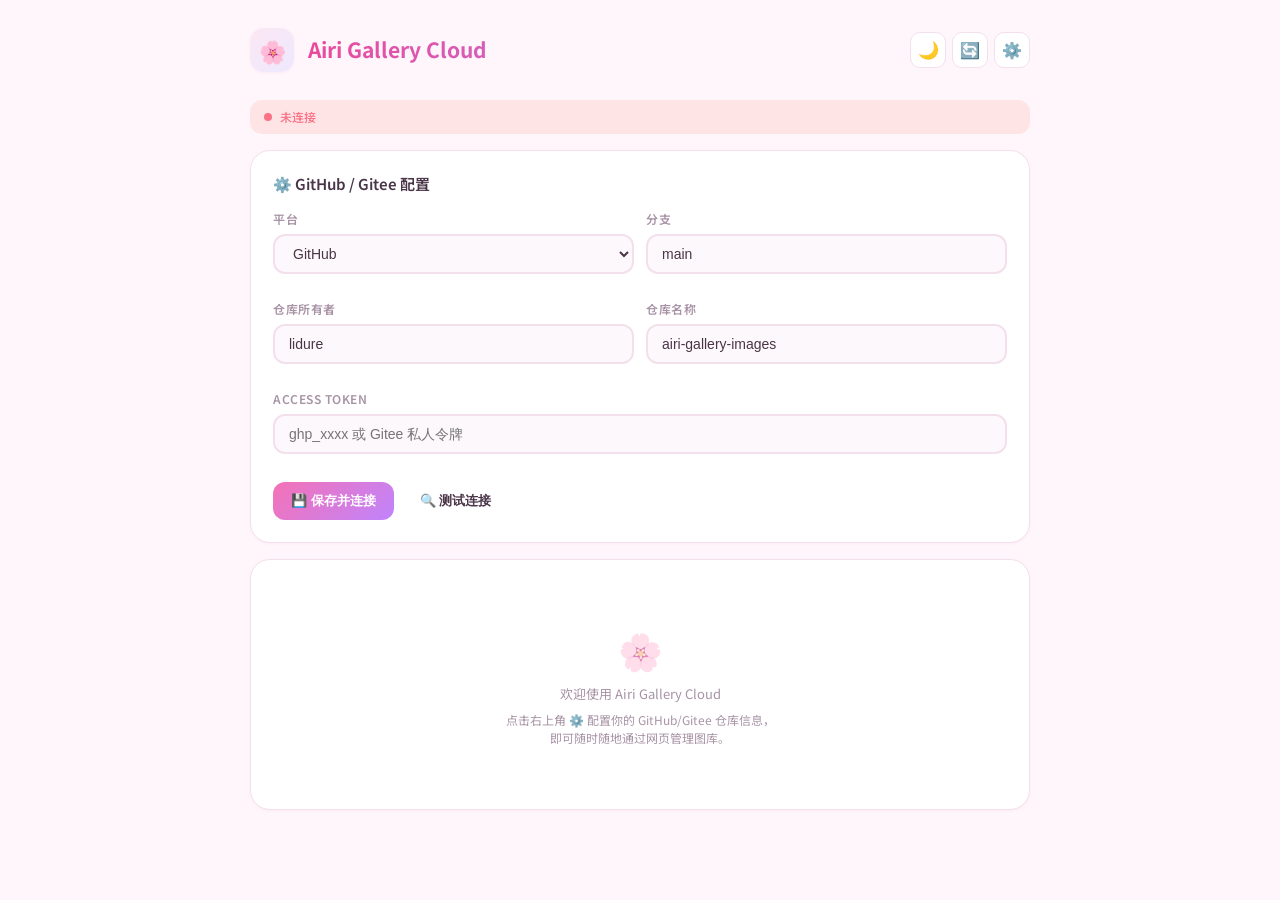
==== pages/cloud/index.html @ e5a7e159 "1" ====
<!doctype html>
<html lang="zh-CN">
<head>
<meta charset="utf-8" />
<meta name="viewport" content="width=device-width, initial-scale=1.0" />
<title>Airi Gallery Cloud</title>
<style>
@import url('https://fonts.googleapis.com/css2?family=Noto+Sans+SC:wght@400;500;600;700&display=swap');
:root {
  --bg: #fef6fa;
  --card: #ffffff;
  --text: #4a3548;
  --muted: #a894a6;
  --border: #f3e0ec;
  --input-bg: #fdf8fb;
  --pink: #f472b6;
  --pink-soft: #fce7f3;
  --lavender: #c4b5fd;
  --lavender-soft: #ede9fe;
  --mint: #6ee7b7;
  --mint-soft: #d1fae5;
  --peach: #fdba74;
  --peach-soft: #fff7ed;
  --red: #fb7185;
  --red-soft: #ffe4e6;
  --shadow-sm: 0 1px 3px rgba(244,114,182,0.08);
  --shadow: 0 4px 12px rgba(244,114,182,0.1);
  --shadow-lg: 0 8px 24px rgba(244,114,182,0.12);
  --radius: 20px;
  --radius-sm: 12px;
  --radius-xs: 8px;
  --btn-bg: #ffffff;
  --btn-hover: #fce7f3;
  --overlay-bg: rgba(0,0,0,0.5);
}
@media (prefers-color-scheme: dark) {
  :root:not([data-theme="light"]) {
    --bg: #1a1118;
    --card: #261c24;
    --text: #e8dce6;
    --muted: #9a8a98;
    --border: #3d2d3a;
    --input-bg: #2e222c;
    --pink: #f472b6;
    --pink-soft: #3d2235;
    --lavender: #c4b5fd;
    --lavender-soft: #2d2640;
    --mint: #6ee7b7;
    --mint-soft: #1a332a;
    --peach: #fdba74;
    --peach-soft: #3d2e1a;
    --red: #fb7185;
    --red-soft: #3d1f25;
    --shadow-sm: 0 1px 3px rgba(0,0,0,0.2);
    --shadow: 0 4px 12px rgba(0,0,0,0.25);
    --shadow-lg: 0 8px 24px rgba(0,0,0,0.3);
    --btn-bg: #2e222c;
    --btn-hover: #3d2d3a;
    --overlay-bg: rgba(0,0,0,0.7);
  }
}
[data-theme="dark"] {
  --bg: #1a1118;
  --card: #261c24;
  --text: #e8dce6;
  --muted: #9a8a98;
  --border: #3d2d3a;
  --input-bg: #2e222c;
  --pink: #f472b6;
  --pink-soft: #3d2235;
  --lavender: #c4b5fd;
  --lavender-soft: #2d2640;
  --mint: #6ee7b7;
  --mint-soft: #1a332a;
  --peach: #fdba74;
  --peach-soft: #3d2e1a;
  --red: #fb7185;
  --red-soft: #3d1f25;
  --shadow-sm: 0 1px 3px rgba(0,0,0,0.2);
  --shadow: 0 4px 12px rgba(0,0,0,0.25);
  --shadow-lg: 0 8px 24px rgba(0,0,0,0.3);
  --btn-bg: #2e222c;
  --btn-hover: #3d2d3a;
  --overlay-bg: rgba(0,0,0,0.7);
}
* { margin: 0; padding: 0; box-sizing: border-box; }
body {
  font-family: 'Noto Sans SC', -apple-system, BlinkMacSystemFont, sans-serif;
  background: var(--bg);
  color: var(--text);
  min-height: 100vh;
  padding: 28px 16px;
  line-height: 1.5;
}
.container { max-width: 780px; margin: 0 auto; }

/* Header */
.header {
  display: flex;
  align-items: center;
  gap: 14px;
  margin-bottom: 28px;
}
.header-icon {
  width: 44px; height: 44px;
  border-radius: 14px;
  background: linear-gradient(135deg, #fce7f3, #ede9fe);
  display: flex; align-items: center; justify-content: center;
  font-size: 22px;
  box-shadow: var(--shadow-sm);
  animation: bounce 2.5s ease-in-out infinite;
}
@keyframes bounce { 0%,100%{transform:translateY(0)} 50%{transform:translateY(-4px)} }
.header h1 {
  font-size: 21px; font-weight: 700;
  background: linear-gradient(135deg, #ec4899, #a78bfa);
  -webkit-background-clip: text; -webkit-text-fill-color: transparent;
  background-clip: text;
  flex: 1;
}
.header-actions { display: flex; gap: 6px; }
.icon-btn {
  width: 36px; height: 36px;
  border-radius: 10px;
  border: 1.5px solid var(--border);
  background: var(--card);
  color: var(--muted);
  font-size: 16px;
  cursor: pointer;
  display: flex; align-items: center; justify-content: center;
  transition: all 0.2s;
}
.icon-btn:hover { border-color: var(--pink); color: var(--pink); background: var(--pink-soft); }
.icon-btn.spinning { animation: spin 1s linear infinite; }
.theme-btn { font-size: 17px; line-height: 1; }
@keyframes spin { from{transform:rotate(0deg)} to{transform:rotate(360deg)} }

/* Status bar */
.status-bar {
  display: flex; align-items: center; gap: 8px;
  padding: 8px 14px;
  border-radius: var(--radius-sm);
  font-size: 12px; font-weight: 500;
  margin-bottom: 16px;
  transition: all 0.3s;
}
.status-bar.connected { background: var(--mint-soft); color: var(--mint); }
.status-bar.disconnected { background: var(--red-soft); color: var(--red); }
.status-bar .dot {
  width: 8px; height: 8px; border-radius: 50%;
  flex-shrink: 0;
}
.status-bar.connected .dot { background: #10b981; }
.status-bar.disconnected .dot { background: var(--red); }
.status-bar .stats { margin-left: auto; opacity: 0.7; }

/* Card */
.card {
  background: var(--card);
  border: 1.5px solid var(--border);
  border-radius: var(--radius);
  padding: 22px;
  margin-bottom: 16px;
  box-shadow: var(--shadow-sm);
  transition: box-shadow 0.25s, transform 0.25s;
}
.card:hover { box-shadow: var(--shadow); transform: translateY(-1px); }
.card-title {
  font-size: 15px; font-weight: 600;
  margin-bottom: 16px;
  display: flex; align-items: center; gap: 8px;
}

/* Settings panel */
.settings-panel {
  background: var(--card);
  border: 1.5px solid var(--border);
  border-radius: var(--radius);
  padding: 22px;
  margin-bottom: 16px;
  box-shadow: var(--shadow-sm);
  display: none;
}
.settings-panel.show { display: block; }
.settings-panel .card-title { margin-bottom: 14px; }
.settings-grid {
  display: grid;
  grid-template-columns: 1fr 1fr;
  gap: 12px;
}
@media (max-width: 500px) { .settings-grid { grid-template-columns: 1fr; } }
.settings-grid .full { grid-column: 1 / -1; }

/* Field */
.field { margin-bottom: 14px; }
.field-label {
  display: block; font-size: 12px; font-weight: 600;
  margin-bottom: 6px; color: var(--muted);
  text-transform: uppercase; letter-spacing: 0.5px;
}

/* Inputs */
input[type="text"], input[type="password"], input[type="number"], select {
  width: 100%;
  height: 40px;
  padding: 0 14px;
  border: 2px solid var(--border);
  border-radius: var(--radius-sm);
  background: var(--input-bg);
  color: var(--text);
  font-size: 14px;
  outline: none;
  transition: all 0.2s;
}
input:focus, select:focus {
  border-color: var(--pink);
  box-shadow: 0 0 0 4px rgba(244,114,182,0.12);
}
select { cursor: pointer; appearance: auto; }
.input-sm {
  width: 64px; height: 36px;
  padding: 0 10px;
  border: 2px solid var(--border);
  border-radius: var(--radius-xs);
  background: var(--input-bg);
  color: var(--text);
  font-size: 13px; text-align: center;
  outline: none; transition: all 0.2s;
  -moz-appearance: textfield;
}
.input-sm::-webkit-outer-spin-button, .input-sm::-webkit-inner-spin-button { -webkit-appearance: none; margin: 0; }
.input-sm:focus { border-color: var(--pink); box-shadow: 0 0 0 4px rgba(244,114,182,0.12); }
.select-cute {
  height: 32px;
  padding: 0 28px 0 12px;
  border: 2px solid var(--border);
  border-radius: var(--radius-xs);
  background: var(--pink-soft);
  color: var(--text);
  font-size: 12px; font-weight: 600;
  outline: none; cursor: pointer;
  appearance: auto;
  transition: all 0.2s;
}
.select-cute:focus { border-color: var(--pink); box-shadow: 0 0 0 4px rgba(244,114,182,0.12); }

/* Buttons */
.btn {
  display: inline-flex; align-items: center; justify-content: center;
  gap: 6px; height: 38px; padding: 0 18px;
  border-radius: var(--radius-sm);
  font-size: 13px; font-weight: 600;
  cursor: pointer; transition: all 0.2s;
  border: 2px solid var(--border);
  background: var(--btn-bg); color: var(--text);
}
.btn:hover { transform: translateY(-1px); box-shadow: var(--shadow); background: var(--btn-hover); }
.btn:active { transform: translateY(0); }
.btn-pink {
  background: linear-gradient(135deg, #f472b6, #c084fc);
  color: #fff; border: none;
}
.btn-pink:hover { opacity: 0.9; }
.btn-pink:disabled { opacity: 0.4; cursor: not-allowed; transform: none; }
.btn-mint {
  background: linear-gradient(135deg, #6ee7b7, #34d399);
  color: #fff; border: none;
}
.btn-mint:hover { opacity: 0.9; }
.btn-sm { height: 32px; padding: 0 12px; font-size: 12px; border-radius: var(--radius-xs); }
.btn-ghost { border: none; background: transparent; }
.btn-ghost:hover { background: var(--pink-soft); }
.row { display: flex; gap: 8px; align-items: center; flex-wrap: wrap; }

/* Upload zone */
.drop-zone {
  border: 2px dashed var(--border);
  border-radius: var(--radius);
  padding: 28px;
  text-align: center;
  cursor: pointer;
  transition: all 0.25s;
  background: var(--input-bg);
}
.drop-zone:hover, .drop-zone.dragover {
  border-color: var(--pink);
  background: var(--pink-soft);
  transform: scale(1.01);
}
.drop-zone .icon { font-size: 30px; margin-bottom: 6px; }
.drop-zone p { font-size: 13px; color: var(--muted); }
.drop-zone .hint { font-size: 11px; margin-top: 4px; opacity: 0.7; }

/* Preview */
.preview-grid {
  display: grid;
  grid-template-columns: repeat(auto-fill, minmax(72px, 1fr));
  gap: 8px; margin-top: 12px;
}
.preview-item {
  position: relative; aspect-ratio: 1;
  border-radius: var(--radius-xs);
  overflow: hidden;
  border: 2px solid var(--border);
  transition: border-color 0.2s;
}
.preview-item:hover { border-color: var(--pink); }
.preview-item img { width: 100%; height: 100%; object-fit: cover; }
.preview-item .rm {
  position: absolute; top: 3px; right: 3px;
  width: 18px; height: 18px;
  border-radius: 50%;
  background: var(--red); color: #fff;
  border: none; font-size: 11px;
  cursor: pointer; display: none;
  align-items: center; justify-content: center;
  transition: transform 0.15s;
}
.preview-item:hover .rm { display: flex; }
.preview-item .rm:hover { transform: scale(1.15); }

/* Upload progress */
.progress-wrap {
  margin-top: 12px;
  display: none;
}
.progress-wrap.show { display: block; }
.progress-bar-bg {
  height: 6px;
  background: var(--border);
  border-radius: 3px;
  overflow: hidden;
}
.progress-bar {
  height: 100%;
  background: linear-gradient(135deg, #f472b6, #c084fc);
  border-radius: 3px;
  transition: width 0.3s;
  width: 0%;
}
.progress-text {
  font-size: 12px;
  color: var(--muted);
  margin-top: 4px;
  text-align: center;
}

/* Tabs */
.tabs { display: flex; gap: 8px; margin-bottom: 14px; flex-wrap: wrap; }
.tab {
  height: 34px; padding: 0 16px;
  border-radius: 999px;
  font-size: 13px; font-weight: 500;
  cursor: pointer; transition: all 0.2s;
  border: 2px solid var(--border);
  background: var(--card); color: var(--text);
  display: inline-flex; align-items: center;
}
.tab:hover { border-color: var(--pink); color: var(--pink); background: var(--pink-soft); }
.tab.active {
  background: linear-gradient(135deg, #f472b6, #c084fc);
  color: #fff; border-color: transparent;
  box-shadow: 0 2px 8px rgba(244,114,182,0.3);
}
.tab .count {
  font-size: 11px;
  opacity: 0.7;
  margin-left: 4px;
}

/* Grid toolbar */
.grid-toolbar {
  display: flex; align-items: center; gap: 8px;
  margin-bottom: 12px;
}
.grid-toolbar label {
  font-size: 12px; font-weight: 600; color: var(--muted);
}

/* Image grid */
.grid {
  display: grid;
  grid-template-columns: repeat(7, 1fr);
  gap: 8px;
}
@media (max-width: 600px) { .grid { grid-template-columns: repeat(4, 1fr); } }
.grid-item {
  position: relative; aspect-ratio: 1;
  border-radius: var(--radius-sm);
  overflow: hidden;
  border: 2px solid var(--border);
  background: var(--input-bg);
  cursor: pointer;
  transition: all 0.2s;
}
.grid-item:hover {
  border-color: var(--pink);
  transform: scale(1.03);
  box-shadow: var(--shadow);
}
.grid-item img { width: 100%; height: 100%; object-fit: cover; }
.grid-item .badge {
  position: absolute; bottom: 4px; left: 4px;
  padding: 2px 8px;
  border-radius: 999px;
  background: rgba(74,53,72,0.65);
  backdrop-filter: blur(6px);
  color: #fff; font-size: 10px; font-weight: 600;
}
.grid-item .del-btn {
  position: absolute; top: 4px; right: 4px;
  width: 22px; height: 22px;
  border-radius: 50%;
  background: var(--red); color: #fff;
  border: none; font-size: 12px;
  cursor: pointer;
  display: none; align-items: center; justify-content: center;
  transition: transform 0.15s;
  box-shadow: 0 2px 6px rgba(251,113,133,0.4);
}
.grid-item:hover .del-btn { display: flex; }
.grid-item .del-btn:hover { transform: scale(1.15); }
.grid-item.loading {
  display: flex; align-items: center; justify-content: center;
  color: var(--muted); font-size: 18px;
}

/* Pager */
.pager {
  display: flex; align-items: center; justify-content: center;
  gap: 6px; margin-top: 16px;
  padding-top: 14px;
  border-top: 1.5px solid var(--border);
}
.pager-btn {
  width: 32px; height: 32px;
  display: inline-flex; align-items: center; justify-content: center;
  border-radius: var(--radius-xs);
  border: 1.5px solid var(--border);
  background: var(--btn-bg); color: var(--muted);
  font-size: 14px; cursor: pointer;
  transition: all 0.15s;
}
.pager-btn:hover { border-color: var(--pink); color: var(--pink); background: var(--btn-hover); }
.pager-btn:active { transform: scale(0.95); }
.pager-btn:disabled { opacity: 0.35; cursor: not-allowed; pointer-events: none; }
.page-indicator {
  font-size: 12px; font-weight: 600;
  color: var(--muted);
  padding: 0 10px;
  min-width: 60px;
  text-align: center;
  user-select: none;
}
.page-indicator .cur { color: var(--pink); font-size: 14px; }

/* Toast */
.toast {
  position: fixed; bottom: 28px; left: 50%;
  transform: translateX(-50%);
  padding: 10px 22px;
  border-radius: var(--radius-sm);
  font-size: 13px; font-weight: 600;
  z-index: 200;
  animation: toastIn 0.3s cubic-bezier(0.34,1.56,0.64,1);
  box-shadow: var(--shadow-lg);
  border: 1.5px solid transparent;
}
@keyframes toastIn { from { opacity:0; transform:translateX(-50%) translateY(12px) scale(0.95); } to { opacity:1; transform:translateX(-50%) translateY(0) scale(1); } }
.toast-ok { background: var(--mint-soft); color: #065f46; border-color: var(--mint); }
.toast-err { background: var(--red-soft); color: #9f1239; border-color: var(--red); }

/* Modal */
.modal-mask {
  position: fixed; inset: 0;
  background: var(--overlay-bg);
  backdrop-filter: blur(8px);
  display: none; align-items: center; justify-content: center;
  z-index: 100;
}
.modal-mask.show { display: flex; }
.modal {
  position: relative;
  max-width: 92vw; max-height: 92vh;
  border-radius: var(--radius);
  overflow: hidden;
  box-shadow: var(--shadow-lg);
  animation: modalIn 0.25s ease;
}
@keyframes modalIn { from { opacity:0; transform:scale(0.92); } to { opacity:1; transform:scale(1); } }
.modal img {
  max-width: 92vw; max-height: 92vh;
  display: block; border-radius: var(--radius);
}
.modal .close-btn {
  position: absolute; top: 12px; right: 12px;
  width: 36px; height: 36px;
  border-radius: 50%;
  background: rgba(255,255,255,0.85);
  backdrop-filter: blur(6px);
  color: var(--text);
  border: none; font-size: 20px;
  cursor: pointer;
  display: flex; align-items: center; justify-content: center;
  transition: all 0.2s;
  box-shadow: var(--shadow-sm);
}
.modal .close-btn:hover { background: #fff; transform: scale(1.1); }

.empty {
  text-align: center; padding: 40px 20px;
  color: var(--muted); font-size: 13px;
}
.empty .icon { font-size: 36px; margin-bottom: 8px; opacity: 0.5; }

/* Confirm dialog */
.confirm-mask {
  position: fixed; inset: 0;
  background: rgba(74,53,72,0.5);
  backdrop-filter: blur(4px);
  display: none; align-items: center; justify-content: center;
  z-index: 150;
}
.confirm-mask.show { display: flex; }
.confirm-box {
  background: var(--card);
  border-radius: var(--radius);
  padding: 24px;
  max-width: 340px;
  box-shadow: var(--shadow-lg);
  text-align: center;
}
.confirm-box p { font-size: 14px; margin-bottom: 18px; }
.confirm-box .btns { display: flex; gap: 10px; justify-content: center; }
</style>
</head>
<body>
<div class="container">
  <div class="header">
    <div class="header-icon">🌸</div>
    <h1>Airi Gallery Cloud</h1>
    <div class="header-actions">
      <button class="icon-btn theme-btn" id="theme-btn" title="切换主题">🌙</button>
      <button class="icon-btn" id="sync-btn" title="同步远程仓库">🔄</button>
      <button class="icon-btn" id="settings-btn" title="设置">⚙️</button>
    </div>
  </div>

  <!-- Status bar -->
  <div class="status-bar disconnected" id="status-bar">
    <span class="dot"></span>
    <span id="status-text">未连接</span>
    <span class="stats" id="status-stats"></span>
  </div>

  <!-- Settings panel -->
  <div class="settings-panel" id="settings-panel">
    <div class="card-title">⚙️ GitHub / Gitee 配置</div>
    <div class="settings-grid">
      <div class="field">
        <label class="field-label">平台</label>
        <select id="cfg-platform">
          <option value="github">GitHub</option>
          <option value="gitee">Gitee</option>
        </select>
      </div>
      <div class="field">
        <label class="field-label">分支</label>
        <input type="text" id="cfg-branch" placeholder="main" value="main" />
      </div>
      <div class="field">
        <label class="field-label">仓库所有者</label>
        <input type="text" id="cfg-owner" placeholder="lidure" value="lidure" />
      </div>
      <div class="field">
        <label class="field-label">仓库名称</label>
        <input type="text" id="cfg-repo" placeholder="airi-gallery-images" value="airi-gallery-images" />
      </div>
      <div class="field full">
        <label class="field-label">Access Token</label>
        <input type="password" id="cfg-token" placeholder="ghp_xxxx 或 Gitee 私人令牌" />
      </div>
    </div>
    <div style="margin-top:14px; display:flex; gap:8px;">
      <button class="btn btn-pink" id="save-cfg-btn">💾 保存并连接</button>
      <button class="btn btn-ghost" id="test-cfg-btn">🔍 测试连接</button>
    </div>
  </div>

  <!-- Upload section -->
  <div class="card" id="upload-card" style="display:none">
    <div class="card-title">📤 上传图片</div>
    <div class="field">
      <label class="field-label">分类</label>
      <div class="row">
        <select id="up-sel" style="flex:1"><option value="">选择已有分类...</option></select>
        <input type="text" id="up-input" placeholder="或手动输入新分类" style="flex:1" />
      </div>
    </div>
    <div class="field">
      <label class="field-label">图片</label>
      <div class="drop-zone" id="drop">
        <div class="icon">📁</div>
        <p>点击选择或拖拽图片到这里</p>
        <p class="hint">支持多选，可同时上传多张</p>
        <input type="file" id="file" multiple accept="image/*" style="display:none" />
      </div>
    </div>
    <div id="preview" class="preview-grid" style="display:none"></div>
    <div id="up-actions" style="display:none; margin-top:14px">
      <button class="btn btn-pink" id="up-btn">✨ 上传 (<span id="up-count">0</span>) 张</button>
    </div>
    <div class="progress-wrap" id="progress-wrap">
      <div class="progress-bar-bg"><div class="progress-bar" id="progress-bar"></div></div>
      <div class="progress-text" id="progress-text"></div>
    </div>
  </div>

  <!-- Browse section -->
  <div class="card" id="browse-card" style="display:none">
    <div class="card-title">🗂️ 图库分类</div>
    <div class="tabs" id="tabs"></div>
    <div class="grid-toolbar">
      <label>每页</label>
      <input type="number" id="per-page-input" value="21" min="1" max="100" class="input-sm" />
      <label>张</label>
    </div>
    <div id="grid" class="grid"></div>
    <div class="pager" id="pager" style="display:none">
      <button class="pager-btn" id="first-btn" title="首页">⟨⟨</button>
      <button class="pager-btn" id="prev-btn" title="上一页">⟨</button>
      <span class="page-indicator" id="page-indicator"></span>
      <button class="pager-btn" id="next-btn" title="下一页">⟩</button>
      <button class="pager-btn" id="last-btn" title="末页">⟩⟩</button>
    </div>
  </div>

  <!-- Welcome (when not configured) -->
  <div class="card" id="welcome-card">
    <div class="empty">
      <div class="icon">🌸</div>
      <p style="margin-bottom:8px">欢迎使用 Airi Gallery Cloud</p>
      <p style="font-size:12px">点击右上角 ⚙️ 配置你的 GitHub/Gitee 仓库信息，<br>即可随时随地通过网页管理图库。</p>
    </div>
  </div>
</div>

<!-- Image modal -->
<div class="modal-mask" id="mask">
  <div class="modal">
    <button class="close-btn" id="close">×</button>
    <img id="mimg" />
  </div>
</div>

<!-- Confirm dialog -->
<div class="confirm-mask" id="confirm-mask">
  <div class="confirm-box">
    <p id="confirm-text"></p>
    <div class="btns">
      <button class="btn btn-sm" id="confirm-no">取消</button>
      <button class="btn btn-sm btn-pink" id="confirm-yes">确认</button>
    </div>
  </div>
</div>

<script>
// ──────────────────────────────────────────────
// Config & State
// ──────────────────────────────────────────────
const LS_KEY = 'airi_gallery_cloud_config';
const IMAGE_SUFFIXES = new Set(['.bmp','.gif','.jpeg','.jpg','.jfif','.png','.tif','.tiff','.webp']);

let config = loadConfig();
let state = {
  connected: false,
  categories: [],        // [{name, files: [{path, sha, size}]}]
  currentCat: '',
  currentPage: 1,
  totalPages: 1,
  perPage: 21,
  pendingFiles: [],
  shaCache: {},           // path -> sha
  treeFetched: false,
  imageCache: {},         // path -> blob URL
};

// ──────────────────────────────────────────────
// DOM references
// ──────────────────────────────────────────────
const $ = id => document.getElementById(id);
const statusBar = $('status-bar'), statusText = $('status-text'), statusStats = $('status-stats');
const settingsPanel = $('settings-panel'), settingsBtn = $('settings-btn'), syncBtn = $('sync-btn');
const welcomeCard = $('welcome-card'), uploadCard = $('upload-card'), browseCard = $('browse-card');
const cfgPlatform = $('cfg-platform'), cfgOwner = $('cfg-owner'), cfgRepo = $('cfg-repo');
const cfgBranch = $('cfg-branch'), cfgToken = $('cfg-token');
const saveCfgBtn = $('save-cfg-btn'), testCfgBtn = $('test-cfg-btn');
const upSel = $('up-sel'), upInput = $('up-input');
const dropZone = $('drop'), fileInput = $('file'), previewEl = $('preview');
const upActions = $('up-actions'), upBtn = $('up-btn'), upCount = $('up-count');
const progressWrap = $('progress-wrap'), progressBar = $('progress-bar'), progressText = $('progress-text');
const tabsEl = $('tabs'), gridEl = $('grid');
const pagerEl = $('pager'), prevBtn = $('prev-btn'), nextBtn = $('next-btn');
const firstBtn = $('first-btn'), lastBtn = $('last-btn');
const pageIndicator = $('page-indicator'), perPageInput = $('per-page-input');
const themeBtn = $('theme-btn');
const mask = $('mask'), mimg = $('mimg'), closeBtn = $('close');
const confirmMask = $('confirm-mask'), confirmText = $('confirm-text');
const confirmYes = $('confirm-yes'), confirmNo = $('confirm-no');

// ──────────────────────────────────────────────
// Config persistence (localStorage)
// ──────────────────────────────────────────────
function loadConfig() {
  try {
    const raw = localStorage.getItem(LS_KEY);
    const defaults = { platform: 'github', owner: 'lidure', repo: 'airi-gallery-images', branch: 'main' };
    return raw ? { ...defaults, ...JSON.parse(raw) } : defaults;
  } catch { return { platform: 'github', owner: 'lidure', repo: 'airi-gallery-images', branch: 'main' }; }
}

function saveConfig(cfg) {
  config = cfg;
  localStorage.setItem(LS_KEY, JSON.stringify(cfg));
}

function fillConfigUI() {
  cfgPlatform.value = config.platform || 'github';
  cfgOwner.value = config.owner || 'lidure';
  cfgRepo.value = config.repo || 'airi-gallery-images';
  cfgBranch.value = config.branch || 'main';
  cfgToken.value = config.token || '';
}

// ──────────────────────────────────────────────
// Toast & Confirm
// ──────────────────────────────────────────────
function toast(text, ok = true) {
  const old = document.querySelector('.toast');
  if (old) old.remove();
  const el = document.createElement('div');
  el.className = 'toast ' + (ok ? 'toast-ok' : 'toast-err');
  el.textContent = (ok ? '✨ ' : '💦 ') + text;
  document.body.appendChild(el);
  setTimeout(() => el.remove(), 3500);
}

function confirm2(text) {
  return new Promise(resolve => {
    confirmText.textContent = text;
    confirmMask.classList.add('show');
    confirmYes.onclick = () => { confirmMask.classList.remove('show'); resolve(true); };
    confirmNo.onclick = () => { confirmMask.classList.remove('show'); resolve(false); };
  });
}

// ──────────────────────────────────────────────
// Concurrency pool & retry helpers
// ──────────────────────────────────────────────
function createPool(maxConcurrent) {
  let active = 0;
  const queue = [];
  function next() {
    if (queue.length > 0 && active < maxConcurrent) {
      active++;
      const { fn, resolve, reject } = queue.shift();
      fn().then(resolve, reject).finally(() => { active--; next(); });
    }
  }
  return function run(fn) {
    return new Promise((resolve, reject) => {
      queue.push({ fn, resolve, reject });
      next();
    });
  };
}
const imagePool = createPool(4);

async function withRetry(fn, maxRetries = 2) {
  let lastErr;
  for (let attempt = 0; attempt <= maxRetries; attempt++) {
    try { return await fn(); }
    catch (err) {
      lastErr = err;
      const msg = err.message || '';
      if (msg.includes('认证失败') || msg.includes('认证')) break;
      if (attempt < maxRetries) {
        await new Promise(r => setTimeout(r, 800 * Math.pow(2, attempt)));
      }
    }
  }
  throw lastErr;
}

// ──────────────────────────────────────────────
// GitHub / Gitee API
// ──────────────────────────────────────────────
function apiBase() {
  return config.platform === 'gitee'
    ? 'https://gitee.com/api/v5'
    : 'https://api.github.com';
}

function authHeaders() {
  if (config.platform === 'gitee') {
    return { 'Content-Type': 'application/json' };
  }
  return {
    'Authorization': `token ${config.token}`,
    'Accept': 'application/vnd.github.v3+json',
  };
}

function authParams() {
  if (config.platform === 'gitee') {
    return { access_token: config.token };
  }
  return {};
}

async function ghRequest(method, path, { body = null, params = {} } = {}) {
  const url = new URL(apiBase() + path);
  const ap = authParams();
  for (const [k, v] of Object.entries(ap)) url.searchParams.set(k, v);
  for (const [k, v] of Object.entries(params)) url.searchParams.set(k, v);

  const opts = { method, headers: authHeaders() };
  if (body) {
    opts.body = JSON.stringify(body);
    if (!opts.headers['Content-Type']) opts.headers['Content-Type'] = 'application/json';
  }

  const resp = await fetch(url.toString(), opts);

  if (resp.status === 401 || resp.status === 403) {
    throw new Error('认证失败，请检查 Token');
  }
  if (resp.status === 429) {
    throw new Error('API 请求频率超限，请稍后重试');
  }
  if (resp.status === 409) {
    throw new Error('仓库为空或冲突，请先在仓库中创建一个初始 commit');
  }

  let data = null;
  if (resp.status !== 204 && resp.status !== 205) {
    try { data = await resp.json(); } catch { data = null; }
  }

  if (!resp.ok) {
    throw new Error(data?.message || `HTTP ${resp.status}`);
  }
  return { status: resp.status, data };
}

async function getTree() {
  const owner = config.owner, repo = config.repo, branch = config.branch || 'main';

  if (config.platform === 'gitee') {
    const { data: branchData } = await ghRequest('GET', `/repos/${owner}/${repo}/branches/${branch}`);
    const sha = branchData?.commit?.sha;
    if (!sha) throw new Error('无法获取分支信息');
    const { data } = await ghRequest('GET', `/repos/${owner}/${repo}/git/trees/${sha}`, { params: { recursive: '1' } });
    return (data?.tree || []).filter(e => e.type === 'blob').map(e => ({
      path: e.path, sha: e.sha, size: e.size || 0
    }));
  } else {
    const { data } = await ghRequest('GET', `/repos/${owner}/${repo}/git/trees/${branch}`, { params: { recursive: '1' } });
    if (data?.truncated) console.warn('文件树被截断');
    return (data?.tree || []).filter(e => e.type === 'blob').map(e => ({
      path: e.path, sha: e.sha, size: e.size || 0
    }));
  }
}

async function getFileContent(path) {
  const branch = config.branch || 'main';

  // GitHub: prefer raw CDN (no API rate limit, faster)
  if (config.platform !== 'gitee') {
    const encodedPath = path.split('/').map(encodeURIComponent).join('/');
    const rawUrl = `https://raw.githubusercontent.com/${config.owner}/${config.repo}/${branch}/${encodedPath}`;
    const headers = config.token ? { Authorization: `token ${config.token}` } : {};
    const resp = await fetch(rawUrl, { headers });
    if (resp.ok) {
      return await resp.arrayBuffer();
    }
    // Fallback: try Contents API
    const { data } = await ghRequest('GET', `/repos/${config.owner}/${config.repo}/contents/${path}`, {
      params: { ref: branch }
    });
    if (data?.sha) state.shaCache[path] = data.sha;
    if (data?.content) {
      const bin = atob(data.content.replace(/\n/g, ''));
      const arr = new Uint8Array(bin.length);
      for (let i = 0; i < bin.length; i++) arr[i] = bin.charCodeAt(i);
      return arr.buffer;
    }
    if (data?.download_url) {
      const r = await fetch(data.download_url, { headers: { Authorization: `token ${config.token}` } });
      if (r.ok) return await r.arrayBuffer();
    }
    throw new Error('无法获取文件内容');
  }

  // Gitee: use API (no raw CDN equivalent)
  const { data } = await ghRequest('GET', `/repos/${config.owner}/${config.repo}/contents/${path}`, {
    params: { ref: branch }
  });
  if (data?.sha) state.shaCache[path] = data.sha;
  if (data?.content) {
    const bin = atob(data.content.replace(/\n/g, ''));
    const arr = new Uint8Array(bin.length);
    for (let i = 0; i < bin.length; i++) arr[i] = bin.charCodeAt(i);
    return arr.buffer;
  }
  if (data?.download_url) {
    const resp = await fetch(data.download_url);
    if (resp.ok) return await resp.arrayBuffer();
  }
  throw new Error('无法获取文件内容');
}

async function putFile(path, contentB64, message) {
  const branch = config.branch || 'main';
  const existingSha = state.shaCache[path];
  const body = { message, content: contentB64 };

  if (config.platform === 'gitee') {
    if (existingSha) {
      body.sha = existingSha;
      const { data } = await ghRequest('PUT', `/repos/${config.owner}/${config.repo}/contents/${path}`, { body });
      const newSha = data?.content?.sha;
      if (newSha) state.shaCache[path] = newSha;
      return data;
    } else {
      const { data } = await ghRequest('POST', `/repos/${config.owner}/${config.repo}/contents/${path}`, { body });
      const newSha = data?.content?.sha;
      if (newSha) state.shaCache[path] = newSha;
      return data;
    }
  } else {
    body.branch = branch;
    if (existingSha) body.sha = existingSha;
    const { data } = await ghRequest('PUT', `/repos/${config.owner}/${config.repo}/contents/${path}`, { body });
    const newSha = data?.content?.sha;
    if (newSha) state.shaCache[path] = newSha;
    return data;
  }
}

async function deleteFile(path, message) {
  const branch = config.branch || 'main';
  const sha = state.shaCache[path];
  if (!sha) {
    console.warn(`SHA not cached for ${path}, skip delete`);
    return;
  }
  const body = { message, sha };
  if (config.platform !== 'gitee') body.branch = branch;
  await ghRequest('DELETE', `/repos/${config.owner}/${config.repo}/contents/${path}`, { body });
  delete state.shaCache[path];
}

// ──────────────────────────────────────────────
// Category & file parsing from tree
// ──────────────────────────────────────────────
function parseCategories(tree) {
  const catMap = {};
  for (const entry of tree) {
    const parts = entry.path.split('/');
    if (parts.length < 3 || parts[0] !== 'gallery') continue;
    const cat = parts[1];
    const fileName = parts.slice(2).join('/');
    const ext = fileName.substring(fileName.lastIndexOf('.')).toLowerCase();
    if (!IMAGE_SUFFIXES.has(ext)) continue;
    if (!catMap[cat]) catMap[cat] = [];
    catMap[cat].push(entry);
  }
  // Sort files within each category by name (numeric order)
  const result = [];
  for (const [name, files] of Object.entries(catMap)) {
    files.sort((a, b) => {
      const na = parseInt(a.path.split('/').pop()) || 0;
      const nb = parseInt(b.path.split('/').pop()) || 0;
      return na - nb;
    });
    result.push({ name, files });
  }
  result.sort((a, b) => a.name.localeCompare(b.name));
  return result;
}

function getNextIndex(catFiles) {
  let max = 0;
  for (const f of catFiles) {
    const fileName = f.path.split('/').pop();
    const num = parseInt(fileName);
    if (!isNaN(num) && num > max) max = num;
  }
  return max + 1;
}

// ──────────────────────────────────────────────
// UI: Status & connection
// ──────────────────────────────────────────────
function updateStatus(connected, extra = '') {
  state.connected = connected;
  statusBar.className = 'status-bar ' + (connected ? 'connected' : 'disconnected');
  statusText.textContent = connected ? `已连接 ${config.platform}/${config.owner}/${config.repo}` : '未连接';
  statusStats.textContent = extra;
}

function showMainUI(show) {
  welcomeCard.style.display = show ? 'none' : 'block';
  uploadCard.style.display = show ? 'block' : 'none';
  browseCard.style.display = show ? 'block' : 'none';
}

// ──────────────────────────────────────────────
// Sync: fetch tree & render
// ──────────────────────────────────────────────
async function syncFromRemote() {
  if (!config.token || !config.owner || !config.repo) return;
  syncBtn.classList.add('spinning');
  try {
    const tree = await getTree();
    state.treeFetched = true;
    // Update sha cache
    for (const entry of tree) {
      state.shaCache[entry.path] = entry.sha;
    }
    state.categories = parseCategories(tree);
    const totalImages = state.categories.reduce((s, c) => s + c.files.length, 0);
    updateStatus(true, `${state.categories.length} 分类 / ${totalImages} 张`);
    renderTabs();
    renderOptions();
    showMainUI(true);
    if (state.categories.length && !state.currentCat) {
      state.currentCat = state.categories[0].name;
      renderTabs();
    }
    if (state.currentCat) await loadCategoryImages();
  } catch (e) {
    updateStatus(false);
    toast(e.message, false);
    if (!state.treeFetched) showMainUI(false);
  } finally {
    syncBtn.classList.remove('spinning');
  }
}

// ──────────────────────────────────────────────
// UI: Tabs
// ──────────────────────────────────────────────
function renderTabs() {
  tabsEl.innerHTML = '';
  if (!state.categories.length) {
    tabsEl.innerHTML = '<span style="color:var(--muted);font-size:13px">暂无分类，上传图片时会自动创建</span>';
    return;
  }
  for (const cat of state.categories) {
    const t = document.createElement('div');
    t.className = 'tab' + (cat.name === state.currentCat ? ' active' : '');
    t.innerHTML = `${cat.name}<span class="count">(${cat.files.length})</span>`;
    t.onclick = () => {
      state.currentCat = cat.name;
      state.currentPage = 1;
      renderTabs();
      loadCategoryImages();
    };
    tabsEl.appendChild(t);
  }
}

function renderOptions() {
  const ph = upSel.querySelector("option[value='']");
  upSel.innerHTML = '';
  const def = ph || Object.assign(document.createElement('option'), { value: '', textContent: '选择分类...' });
  upSel.appendChild(def);
  for (const cat of state.categories) {
    const o = document.createElement('option');
    o.value = cat.name; o.textContent = cat.name;
    upSel.appendChild(o);
  }
}

// ──────────────────────────────────────────────
// UI: Grid (load images for current page)
// ──────────────────────────────────────────────
async function loadCategoryImages() {
  const cat = state.categories.find(c => c.name === state.currentCat);
  if (!cat) {
    gridEl.innerHTML = '<div class="empty"><div class="icon">📂</div>选择一个分类查看图片</div>';
    return;
  }

  const total = cat.files.length;
  state.totalPages = Math.max(1, Math.ceil(total / state.perPage));
  if (state.currentPage > state.totalPages) state.currentPage = state.totalPages;

  const start = (state.currentPage - 1) * state.perPage;
  const pageFiles = cat.files.slice(start, start + state.perPage);

  if (!pageFiles.length) {
    gridEl.innerHTML = '<div class="empty"><div class="icon">🍃</div>该分类暂无图片</div>';
    renderPagination();
    return;
  }

  gridEl.innerHTML = '';
  for (const file of pageFiles) {
    const div = document.createElement('div');
    div.className = 'grid-item';
    const fileName = file.path.split('/').pop();
    const idx = fileName.match(/^(\d+)/);

    // Placeholder
    div.innerHTML = '<div style="width:100%;height:100%;display:flex;align-items:center;justify-content:center;color:var(--muted)">⏳</div>';

    const badge = document.createElement('span');
    badge.className = 'badge';
    badge.textContent = '#' + (idx ? idx[1] : '?');

    const del = document.createElement('button');
    del.className = 'del-btn';
    del.textContent = '×';
    del.onclick = async (e) => {
      e.stopPropagation();
      const yes = await confirm2(`确认删除 ${fileName}？`);
      if (!yes) return;
      try {
        await deleteFile(file.path, `Delete ${fileName}`);
        toast(`已删除 ${fileName}`);
        await syncFromRemote();
      } catch (err) { toast('删除失败: ' + err.message, false); }
    };

    div.appendChild(badge);
    div.appendChild(del);

    // Load image async with concurrency pool & retry
    imagePool(() => withRetry(async () => {
      let blobUrl = state.imageCache[file.path];
      if (!blobUrl) {
        const buf = await getFileContent(file.path);
        const ext = fileName.substring(fileName.lastIndexOf('.')).toLowerCase();
        const ct = { '.png':'image/png', '.jpg':'image/jpeg', '.jpeg':'image/jpeg', '.gif':'image/gif', '.webp':'image/webp', '.bmp':'image/bmp' }[ext] || 'image/png';
        blobUrl = URL.createObjectURL(new Blob([buf], { type: ct }));
        state.imageCache[file.path] = blobUrl;
      }
      div.innerHTML = '';
      const img = document.createElement('img');
      img.src = blobUrl; img.loading = 'lazy';
      div.appendChild(img);
      div.appendChild(badge);
      div.appendChild(del);
    })).catch((err) => {
      console.warn(`[Gallery] 加载失败: ${fileName}`, err?.message);
      div.innerHTML = '<div style="width:100%;height:100%;display:flex;align-items:center;justify-content:center;color:var(--red);font-size:12px;flex-direction:column;gap:2px"><span>加载失败</span><span style="font-size:10px;opacity:0.7">点击重试</span></div>';
      div.appendChild(badge);
      div.appendChild(del);
    });

    div.onclick = async () => {
      try {
        let blobUrl = state.imageCache[file.path];
        if (!blobUrl) {
          div.innerHTML = '<div style="width:100%;height:100%;display:flex;align-items:center;justify-content:center;color:var(--muted)">⏳</div>';
          const buf = await getFileContent(file.path);
          const ext = fileName.substring(fileName.lastIndexOf('.')).toLowerCase();
          const ct = { '.png':'image/png', '.jpg':'image/jpeg', '.jpeg':'image/jpeg', '.gif':'image/gif', '.webp':'image/webp', '.bmp':'image/bmp' }[ext] || 'image/png';
          blobUrl = URL.createObjectURL(new Blob([buf], { type: ct }));
          state.imageCache[file.path] = blobUrl;
          // Also update the grid thumbnail
          div.innerHTML = '';
          const img = document.createElement('img');
          img.src = blobUrl; img.loading = 'lazy';
          div.appendChild(img);
          div.appendChild(badge);
          div.appendChild(del);
        }
        mimg.src = blobUrl;
        mask.classList.add('show');
      } catch { toast('无法加载图片', false); }
    };

    gridEl.appendChild(div);
  }

  renderPagination();
}

// ──────────────────────────────────────────────
// UI: Pagination
// ──────────────────────────────────────────────
function renderPagination() {
  if (state.totalPages <= 1) { pagerEl.style.display = 'none'; return; }
  pagerEl.style.display = 'flex';
  firstBtn.disabled = state.currentPage <= 1;
  prevBtn.disabled = state.currentPage <= 1;
  nextBtn.disabled = state.currentPage >= state.totalPages;
  lastBtn.disabled = state.currentPage >= state.totalPages;
  pageIndicator.innerHTML = '<span class="cur">' + state.currentPage + '</span> / ' + state.totalPages;
}

firstBtn.onclick = () => { if (state.currentPage > 1) { state.currentPage = 1; loadCategoryImages(); } };
prevBtn.onclick = () => { if (state.currentPage > 1) { state.currentPage--; loadCategoryImages(); } };
nextBtn.onclick = () => { if (state.currentPage < state.totalPages) { state.currentPage++; loadCategoryImages(); } };
lastBtn.onclick = () => { if (state.currentPage < state.totalPages) { state.currentPage = state.totalPages; loadCategoryImages(); } };
perPageInput.onchange = () => {
  let v = parseInt(perPageInput.value);
  if (isNaN(v) || v < 1) v = 21;
  v = Math.max(1, Math.min(200, v));
  perPageInput.value = v;
  if (v !== state.perPage) {
    state.perPage = v; state.currentPage = 1;
    state.imageCache = {};
    loadCategoryImages();
  }
};
perPageInput.onkeydown = e => { if (e.key === 'Enter') perPageInput.onchange(); };

// ──────────────────────────────────────────────
// Upload
// ──────────────────────────────────────────────
dropZone.onclick = () => fileInput.click();
dropZone.ondragover = e => { e.preventDefault(); dropZone.classList.add('dragover'); };
dropZone.ondragleave = () => dropZone.classList.remove('dragover');
dropZone.ondrop = e => { e.preventDefault(); dropZone.classList.remove('dragover'); addFiles(e.dataTransfer.files); };
fileInput.onchange = () => { addFiles(fileInput.files); fileInput.value = ''; };

function addFiles(fl) {
  for (const f of fl) {
    if (!f.type.startsWith('image/')) continue;
    if (state.pendingFiles.some(s => s.name === f.name && s.size === f.size)) continue;
    state.pendingFiles.push(f);
  }
  renderPreview();
}

function renderPreview() {
  previewEl.innerHTML = '';
  if (!state.pendingFiles.length) {
    previewEl.style.display = 'none'; upActions.style.display = 'none'; return;
  }
  previewEl.style.display = 'grid';
  upActions.style.display = 'block';
  upCount.textContent = state.pendingFiles.length;
  state.pendingFiles.forEach((f, i) => {
    const d = document.createElement('div');
    d.className = 'preview-item';
    d.innerHTML = `<img src="${URL.createObjectURL(f)}" /><button class="rm">×</button>`;
    d.querySelector('.rm').onclick = () => { state.pendingFiles.splice(i, 1); renderPreview(); };
    previewEl.appendChild(d);
  });
}

function fileToBase64(file) {
  return new Promise((res, rej) => {
    const r = new FileReader();
    r.onload = () => res(r.result.split(',')[1]);
    r.onerror = rej;
    r.readAsDataURL(file);
  });
}

upBtn.onclick = async () => {
  const cat = upInput.value.trim() || upSel.value;
  if (!cat) { toast('请选择或输入分类', false); return; }
  if (!state.pendingFiles.length) { toast('请选择图片', false); return; }

  upBtn.disabled = true;
  progressWrap.classList.add('show');

  const catData = state.categories.find(c => c.name === cat);
  let nextIdx = catData ? getNextIndex(catData.files) : 1;
  const total = state.pendingFiles.length;
  let uploaded = 0, failed = 0;

  for (let i = 0; i < state.pendingFiles.length; i++) {
    const f = state.pendingFiles[i];
    const ext = getExt(f.name);
    const fileName = `${nextIdx}${ext}`;
    const gitPath = `gallery/${cat}/${fileName}`;

    progressText.textContent = `上传中 ${i + 1} / ${total}...`;
    progressBar.style.width = `${((i) / total) * 100}%`;

    try {
      const b64 = await fileToBase64(f);
      await putFile(gitPath, b64, `Upload ${cat}/${fileName}`);
      uploaded++;
      nextIdx++;
    } catch (e) {
      console.error(`Upload failed: ${gitPath}`, e);
      failed++;
    }
  }

  progressBar.style.width = '100%';
  progressText.textContent = `完成：成功 ${uploaded}，失败 ${failed}`;

  if (uploaded > 0) {
    toast(`成功上传 ${uploaded} 张到【${cat}】` + (failed ? `，${failed} 张失败` : ''));
    state.pendingFiles = [];
    renderPreview();
    state.imageCache = {};
    await syncFromRemote();
  } else {
    toast('上传失败', false);
  }

  upBtn.disabled = false;
  upBtn.innerHTML = `✨ 上传 (<span id="up-count">${state.pendingFiles.length}</span>) 张`;
  setTimeout(() => { progressWrap.classList.remove('show'); progressBar.style.width = '0%'; }, 3000);
};

function getExt(filename) {
  const dot = filename.lastIndexOf('.');
  if (dot < 0) return '.png';
  const ext = filename.substring(dot).toLowerCase();
  return IMAGE_SUFFIXES.has(ext) ? ext : '.png';
}

// ──────────────────────────────────────────────
// Settings
// ──────────────────────────────────────────────
settingsBtn.onclick = () => {
  settingsPanel.classList.toggle('show');
  if (settingsPanel.classList.contains('show')) fillConfigUI();
};

saveCfgBtn.onclick = () => {
  const cfg = {
    platform: cfgPlatform.value,
    owner: cfgOwner.value.trim(),
    repo: cfgRepo.value.trim(),
    branch: cfgBranch.value.trim() || 'main',
    token: cfgToken.value.trim(),
  };
  if (!cfg.owner || !cfg.repo || !cfg.token) {
    toast('请填写完整配置', false); return;
  }
  saveConfig(cfg);
  toast('配置已保存');
  settingsPanel.classList.remove('show');
  // Reset state and reconnect
  state.shaCache = {};
  state.imageCache = {};
  state.categories = [];
  state.currentCat = '';
  state.treeFetched = false;
  syncFromRemote();
};

testCfgBtn.onclick = async () => {
  const cfg = {
    platform: cfgPlatform.value,
    owner: cfgOwner.value.trim(),
    repo: cfgRepo.value.trim(),
    branch: cfgBranch.value.trim() || 'main',
    token: cfgToken.value.trim(),
  };
  if (!cfg.owner || !cfg.repo || !cfg.token) {
    toast('请填写完整配置', false); return;
  }
  testCfgBtn.disabled = true;
  testCfgBtn.textContent = '测试中...';
  const oldConfig = { ...config };
  config = cfg;
  try {
    const tree = await getTree();
    const imgCount = tree.filter(e => e.path.startsWith('gallery/') && IMAGE_SUFFIXES.has(e.path.substring(e.path.lastIndexOf('.')))).length;
    toast(`连接成功！仓库中有 ${tree.length} 个文件，其中 ${imgCount} 张图库图片`);
  } catch (e) {
    toast('连接失败: ' + e.message, false);
  } finally {
    config = oldConfig;
    testCfgBtn.disabled = false;
    testCfgBtn.textContent = '🔍 测试连接';
  }
};

syncBtn.onclick = async () => {
  if (!config.token) { toast('请先配置仓库信息', false); settingsPanel.classList.add('show'); return; }
  state.imageCache = {};
  await syncFromRemote();
  if (state.connected) toast('同步完成');
};

// ──────────────────────────────────────────────
// Modal
// ──────────────────────────────────────────────
closeBtn.onclick = () => mask.classList.remove('show');
mask.onclick = e => { if (e.target === mask) mask.classList.remove('show'); };

// ──────────────────────────────────────────────
// Theme toggle
// ──────────────────────────────────────────────
function applyTheme(theme) {
  document.documentElement.setAttribute('data-theme', theme);
  themeBtn.textContent = theme === 'dark' ? '☀️' : '🌙';
}
function getEffectiveTheme() {
  const saved = localStorage.getItem('gallery-theme');
  if (saved) return saved;
  return window.matchMedia('(prefers-color-scheme: dark)').matches ? 'dark' : 'light';
}
applyTheme(getEffectiveTheme());
themeBtn.onclick = () => {
  const next = getEffectiveTheme() === 'dark' ? 'light' : 'dark';
  localStorage.setItem('gallery-theme', next);
  applyTheme(next);
};
window.matchMedia('(prefers-color-scheme: dark)').addEventListener('change', () => {
  if (!localStorage.getItem('gallery-theme')) applyTheme(getEffectiveTheme());
});

// ──────────────────────────────────────────────
// Init
// ──────────────────────────────────────────────
(async function init() {
  if (config.token && config.owner && config.repo) {
    showMainUI(true);
    await syncFromRemote();
  } else {
    showMainUI(false);
    settingsPanel.classList.add('show');
  }
})();
</script>
</body>
</html>
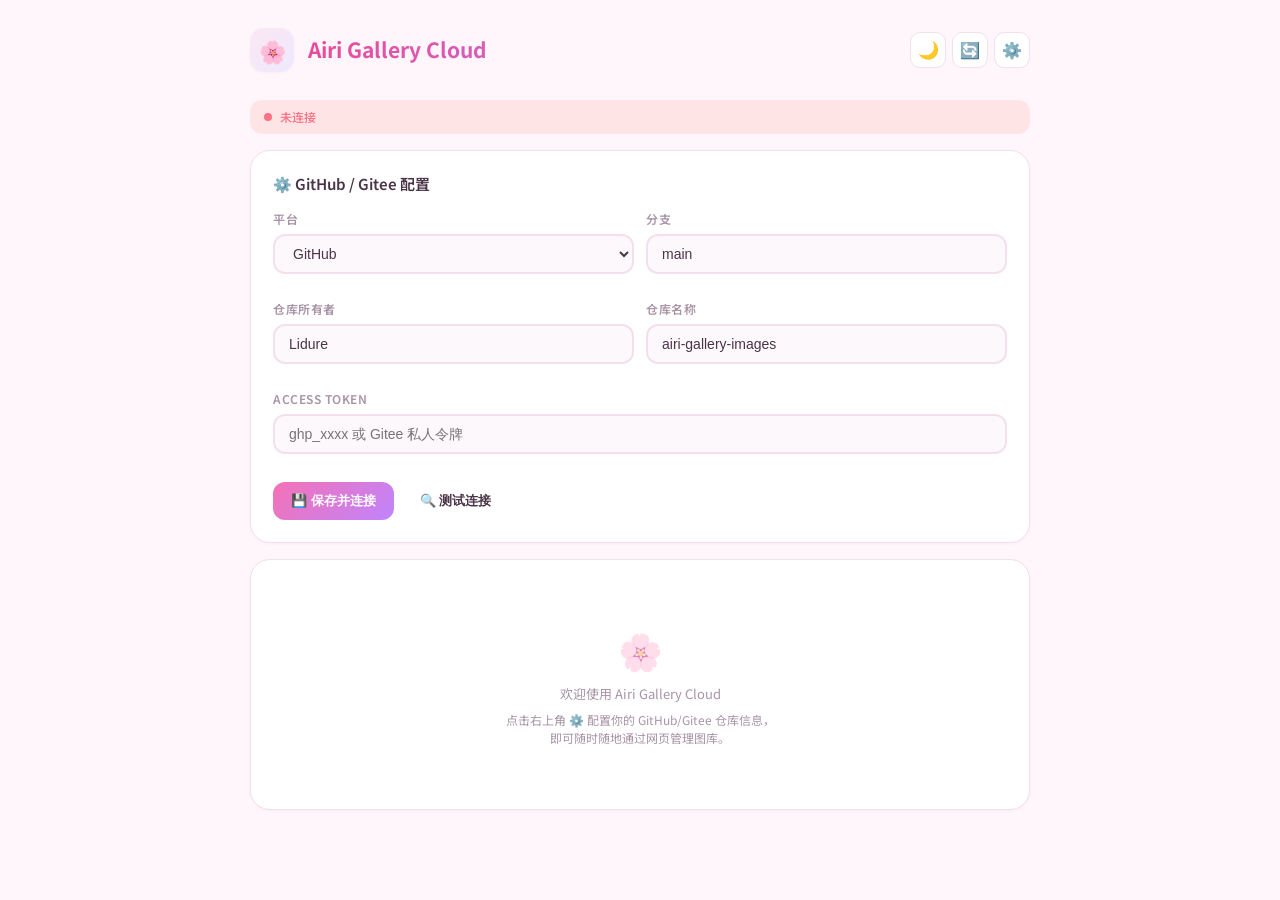
==== commit 94bc784d: "移除隧道链接" ====
--- a/pages/cloud/index.html
+++ b/pages/cloud/index.html
@@ -570,7 +570,7 @@
       </div>
       <div class="field">
         <label class="field-label">仓库所有者</label>
-        <input type="text" id="cfg-owner" placeholder="lidure" value="lidure" />
+        <input type="text" id="cfg-owner" placeholder="Lidure" value="Lidure" />
       </div>
       <div class="field">
         <label class="field-label">仓库名称</label>
@@ -714,9 +714,9 @@
 function loadConfig() {
   try {
     const raw = localStorage.getItem(LS_KEY);
-    const defaults = { platform: 'github', owner: 'lidure', repo: 'airi-gallery-images', branch: 'main' };
+    const defaults = { platform: 'github', owner: 'Lidure', repo: 'airi-gallery-images', branch: 'main' };
     return raw ? { ...defaults, ...JSON.parse(raw) } : defaults;
-  } catch { return { platform: 'github', owner: 'lidure', repo: 'airi-gallery-images', branch: 'main' }; }
+  } catch { return { platform: 'github', owner: 'Lidure', repo: 'airi-gallery-images', branch: 'main' }; }
 }
 
 function saveConfig(cfg) {
@@ -726,7 +726,7 @@
 
 function fillConfigUI() {
   cfgPlatform.value = config.platform || 'github';
-  cfgOwner.value = config.owner || 'lidure';
+  cfgOwner.value = config.owner || 'Lidure';
   cfgRepo.value = config.repo || 'airi-gallery-images';
   cfgBranch.value = config.branch || 'main';
   cfgToken.value = config.token || '';
@@ -876,29 +876,38 @@
 async function getFileContent(path) {
   const branch = config.branch || 'main';
 
-  // GitHub: prefer raw CDN (no API rate limit, faster)
+  // GitHub: prefer raw CDN (no API rate limit, faster, no auth needed for public repos)
   if (config.platform !== 'gitee') {
     const encodedPath = path.split('/').map(encodeURIComponent).join('/');
     const rawUrl = `https://raw.githubusercontent.com/${config.owner}/${config.repo}/${branch}/${encodedPath}`;
-    const headers = config.token ? { Authorization: `token ${config.token}` } : {};
-    const resp = await fetch(rawUrl, { headers });
-    if (resp.ok) {
-      return await resp.arrayBuffer();
+    // No Authorization header — public repos don't need it, and sending one
+    // triggers a CORS preflight that raw.githubusercontent.com doesn't support well.
+    try {
+      const resp = await fetch(rawUrl);
+      if (resp.ok) {
+        return await resp.arrayBuffer();
+      }
+    } catch (e) {
+      console.warn(`[Gallery] CDN fetch failed for ${path}:`, e.message);
     }
-    // Fallback: try Contents API
-    const { data } = await ghRequest('GET', `/repos/${config.owner}/${config.repo}/contents/${path}`, {
-      params: { ref: branch }
-    });
-    if (data?.sha) state.shaCache[path] = data.sha;
-    if (data?.content) {
-      const bin = atob(data.content.replace(/\n/g, ''));
-      const arr = new Uint8Array(bin.length);
-      for (let i = 0; i < bin.length; i++) arr[i] = bin.charCodeAt(i);
-      return arr.buffer;
-    }
-    if (data?.download_url) {
-      const r = await fetch(data.download_url, { headers: { Authorization: `token ${config.token}` } });
-      if (r.ok) return await r.arrayBuffer();
+    // Fallback: try Contents API (handles private repos & case-insensitive owner)
+    try {
+      const { data } = await ghRequest('GET', `/repos/${config.owner}/${config.repo}/contents/${path}`, {
+        params: { ref: branch }
+      });
+      if (data?.sha) state.shaCache[path] = data.sha;
+      if (data?.content) {
+        const bin = atob(data.content.replace(/\n/g, ''));
+        const arr = new Uint8Array(bin.length);
+        for (let i = 0; i < bin.length; i++) arr[i] = bin.charCodeAt(i);
+        return arr.buffer;
+      }
+      if (data?.download_url) {
+        const r = await fetch(data.download_url);
+        if (r.ok) return await r.arrayBuffer();
+      }
+    } catch (e) {
+      console.warn(`[Gallery] API fallback failed for ${path}:`, e.message);
     }
     throw new Error('无法获取文件内容');
   }
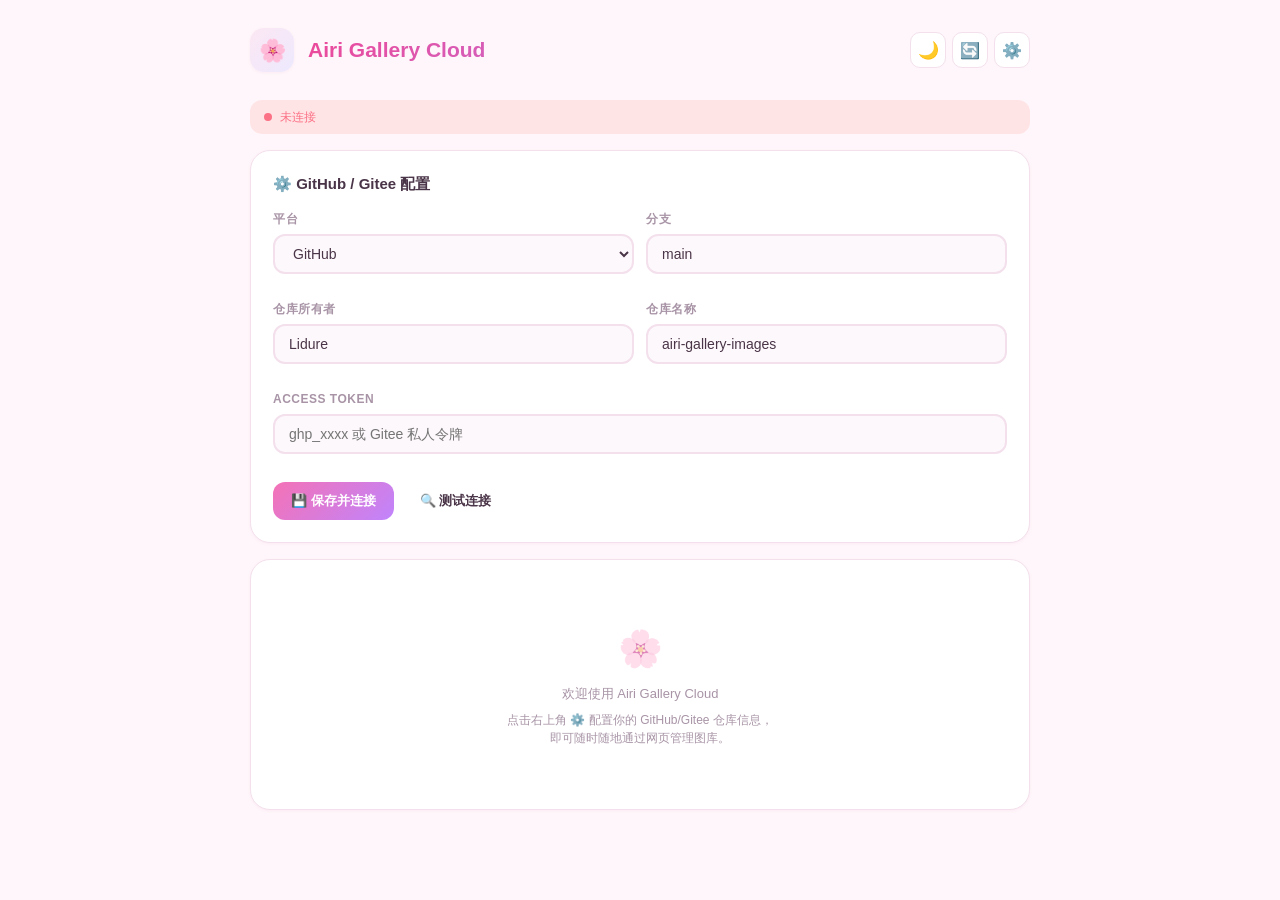
==== commit 7b3ffc17: "bug" ====
--- a/pages/cloud/index.html
+++ b/pages/cloud/index.html
@@ -4,8 +4,8 @@
 <meta charset="utf-8" />
 <meta name="viewport" content="width=device-width, initial-scale=1.0" />
 <title>Airi Gallery Cloud</title>
+<link rel="icon" type="image/x-icon" href="./favicon.ico">
 <style>
-@import url('https://fonts.googleapis.com/css2?family=Noto+Sans+SC:wght@400;500;600;700&display=swap');
 :root {
   --bg: #fef6fa;
   --card: #ffffff;
@@ -85,7 +85,7 @@
 }
 * { margin: 0; padding: 0; box-sizing: border-box; }
 body {
-  font-family: 'Noto Sans SC', -apple-system, BlinkMacSystemFont, sans-serif;
+  font-family: -apple-system, BlinkMacSystemFont, 'Segoe UI', 'PingFang SC', 'Microsoft YaHei', 'Noto Sans SC', sans-serif;
   background: var(--bg);
   color: var(--text);
   min-height: 100vh;
@@ -872,6 +872,7 @@
     }));
   }
 }
+
 
 async function getFileContent(path) {
   const branch = config.branch || 'main';
@@ -1148,7 +1149,7 @@
     div.appendChild(badge);
     div.appendChild(del);
 
-    // Load image async with concurrency pool & retry
+    // Load image via Contents API with concurrency pool & retry
     imagePool(() => withRetry(async () => {
       let blobUrl = state.imageCache[file.path];
       if (!blobUrl) {
@@ -1175,19 +1176,11 @@
       try {
         let blobUrl = state.imageCache[file.path];
         if (!blobUrl) {
-          div.innerHTML = '<div style="width:100%;height:100%;display:flex;align-items:center;justify-content:center;color:var(--muted)">⏳</div>';
           const buf = await getFileContent(file.path);
           const ext = fileName.substring(fileName.lastIndexOf('.')).toLowerCase();
           const ct = { '.png':'image/png', '.jpg':'image/jpeg', '.jpeg':'image/jpeg', '.gif':'image/gif', '.webp':'image/webp', '.bmp':'image/bmp' }[ext] || 'image/png';
           blobUrl = URL.createObjectURL(new Blob([buf], { type: ct }));
           state.imageCache[file.path] = blobUrl;
-          // Also update the grid thumbnail
-          div.innerHTML = '';
-          const img = document.createElement('img');
-          img.src = blobUrl; img.loading = 'lazy';
-          div.appendChild(img);
-          div.appendChild(badge);
-          div.appendChild(del);
         }
         mimg.src = blobUrl;
         mask.classList.add('show');
